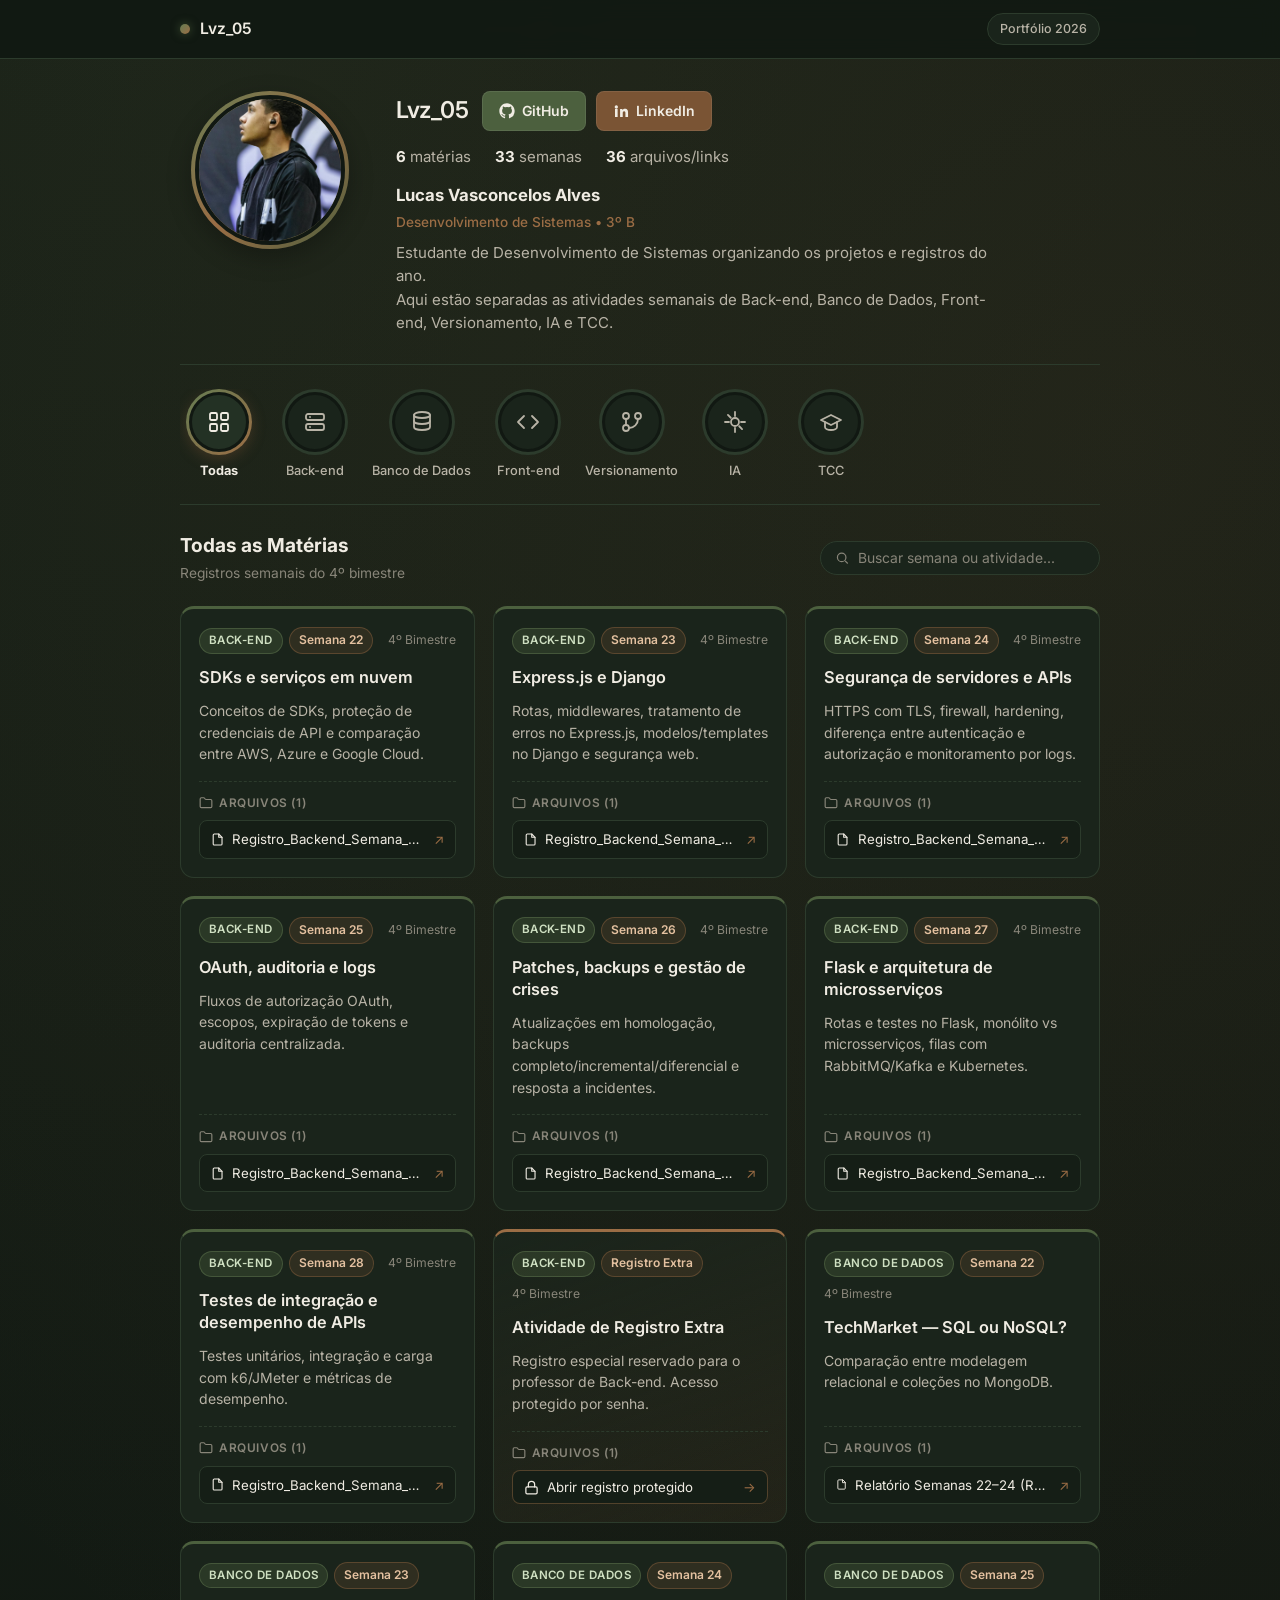
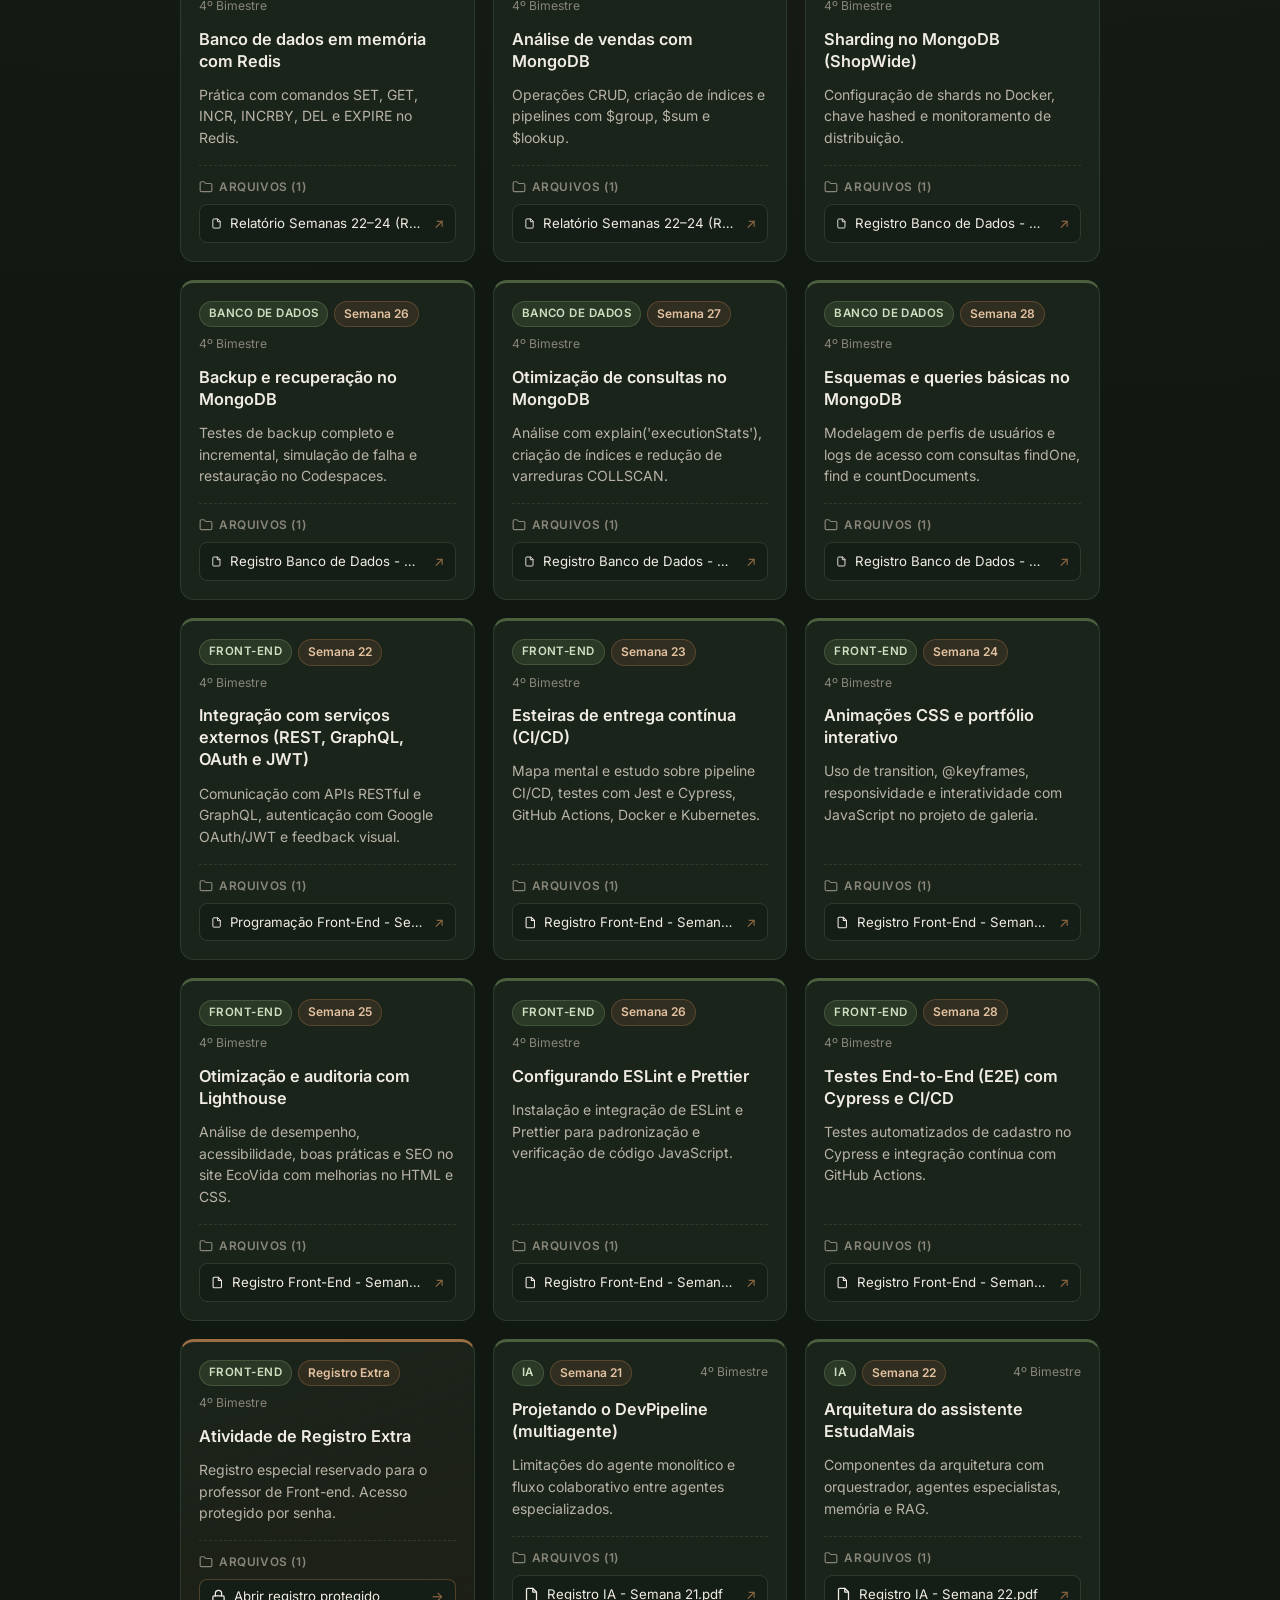
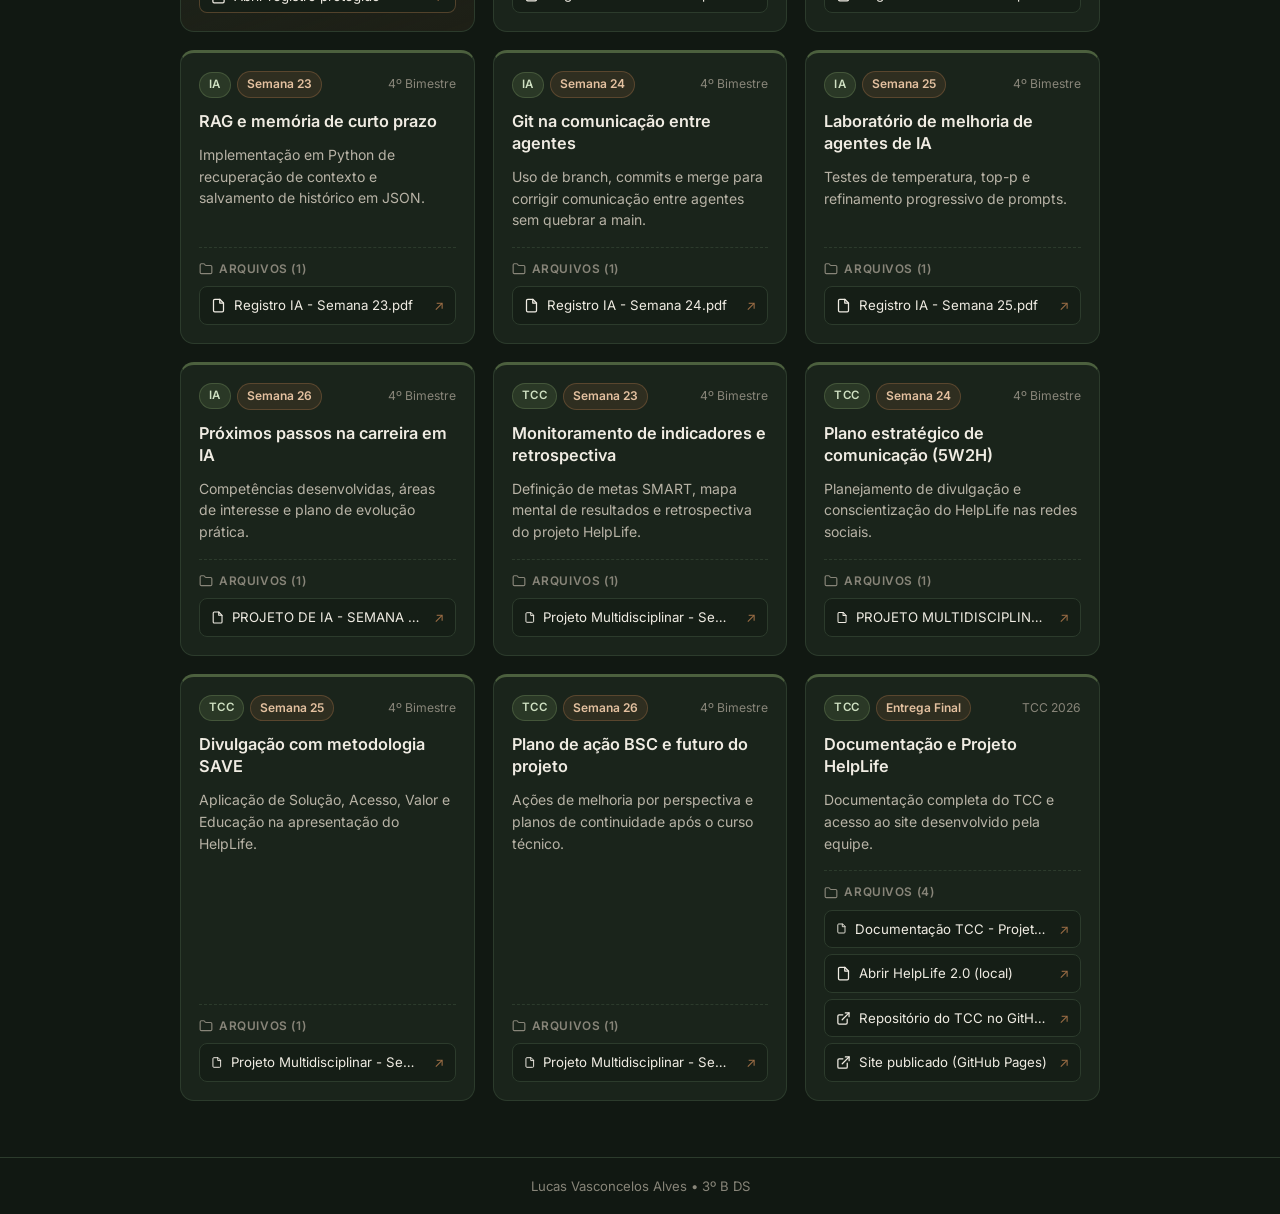
==== index.html @ b91f92e8 "meu portifolio" ====
<!DOCTYPE html>
<html lang="pt-BR">
<head>
  <meta charset="UTF-8">
  <meta name="viewport" content="width=device-width, initial-scale=1.0">
  <title>Portfólio - Lucas Vasconcelos</title>
  <link rel="preconnect" href="https://fonts.googleapis.com">
  <link rel="preconnect" href="https://fonts.gstatic.com" crossorigin>
  <link href="https://fonts.googleapis.com/css2?family=Inter:wght@400;500;600;700&display=swap" rel="stylesheet">
  <link rel="stylesheet" href="style.css">
</head>
<body>
  <header class="topbar">
    <div class="container topbar-inner">
      <div class="topbar-brand">
        <span class="brand-dot"></span>
        <span id="topbar-nick" class="topbar-nick"></span>
      </div>
      <span class="topbar-badge">Portfólio 2026</span>
    </div>
  </header>

  <main class="container main-content">
    <section class="profile-header">
      <div class="avatar-column">
        <div class="avatar-ring">
          <img
            id="perfil-foto"
            src="foto portofolio.jpeg"
            alt="Foto de perfil"
          >
        </div>
      </div>

      <div class="profile-info">
        <div class="profile-top-row">
          <h1 id="perfil-nickname" class="profile-nickname"></h1>
          <div class="social-actions">
            <a id="link-github" href="#" target="_blank" rel="noopener noreferrer" class="btn btn-military">
              <svg viewBox="0 0 24 24" width="16" height="16" fill="currentColor">
                <path d="M12 .5C5.65.5.5 5.65.5 12c0 5.08 3.29 9.39 7.86 10.91.57.1.78-.25.78-.55 0-.27-.01-1.17-.02-2.12-3.2.7-3.88-1.36-3.88-1.36-.52-1.33-1.28-1.68-1.28-1.68-1.05-.72.08-.7.08-.7 1.16.08 1.77 1.19 1.77 1.19 1.03 1.76 2.7 1.25 3.36.96.1-.75.4-1.25.73-1.54-2.55-.29-5.24-1.28-5.24-5.68 0-1.25.45-2.28 1.19-3.08-.12-.29-.52-1.46.11-3.04 0 0 .97-.31 3.18 1.18a11.03 11.03 0 0 1 5.8 0c2.21-1.49 3.18-1.18 3.18-1.18.63 1.58.23 2.75.11 3.04.74.8 1.19 1.83 1.19 3.08 0 4.41-2.69 5.39-5.25 5.67.41.36.78 1.06.78 2.14 0 1.55-.01 2.8-.01 3.18 0 .31.21.66.79.55A11.51 11.51 0 0 0 23.5 12C23.5 5.65 18.35.5 12 .5Z"/>
              </svg>
              <span>GitHub</span>
            </a>
            <a id="link-linkedin" href="#" target="_blank" rel="noopener noreferrer" class="btn btn-brown">
              <svg viewBox="0 0 24 24" width="16" height="16" fill="currentColor">
                <path d="M4.98 3.5a2.48 2.48 0 1 1 0 4.96 2.48 2.48 0 0 1 0-4.96ZM3 9h3.96v12H3V9Zm7.24 0h3.8v1.64h.05c.53-1 1.82-2.06 3.75-2.06 4.01 0 4.75 2.64 4.75 6.07V21h-3.96v-5.63c0-1.34-.03-3.07-1.87-3.07-1.88 0-2.16 1.46-2.16 2.97V21h-3.96V9Z"/>
              </svg>
              <span>LinkedIn</span>
            </a>
          </div>
        </div>

        <ul class="profile-stats">
          <li><strong id="stat-materias">0</strong> <span>matérias</span></li>
          <li><strong id="stat-semanas">0</strong> <span>semanas</span></li>
          <li><strong id="stat-anexos">0</strong> <span>arquivos/links</span></li>
        </ul>

        <div class="profile-bio">
          <h2 id="perfil-nome" class="profile-name"></h2>
          <p id="perfil-tag" class="profile-tag"></p>
          <p id="perfil-sinopse" class="profile-synopsis"></p>
        </div>
      </div>
    </section>

    <nav class="highlights-section">
      <div id="highlights-list" class="highlights-list"></div>
    </nav>

    <section class="feed-section">
      <div class="feed-header">
        <div>
          <h2 id="feed-titulo" class="feed-title">Todas as Matérias</h2>
          <p id="feed-subtitulo" class="feed-subtitle"></p>
        </div>
        <div class="search-box">
          <svg viewBox="0 0 24 24" width="16" height="16" fill="none" stroke="currentColor" stroke-width="2">
            <circle cx="11" cy="11" r="7" />
            <line x1="21" y1="21" x2="16.65" y2="16.65" />
          </svg>
          <input
            type="search"
            id="busca-input"
            placeholder="Buscar semana ou atividade..."
            autocomplete="off"
          >
        </div>
      </div>

      <div id="semanas-grid" class="weeks-grid"></div>
    </section>
  </main>

  <div id="modal-senha" class="modal-overlay" hidden>
    <div class="modal-box" role="dialog" aria-modal="true" aria-labelledby="modal-titulo">
      <div class="modal-header">
        <div class="week-badges">
          <span id="modal-materia" class="badge-materia"></span>
          <span class="badge-semana">Acesso protegido</span>
        </div>
        <button type="button" id="modal-fechar" class="modal-close" aria-label="Fechar">×</button>
      </div>
      <h3 id="modal-titulo" class="modal-title">Digite a senha</h3>
      <p id="modal-desc" class="modal-desc">Informe a senha secreta para abrir o registro extra.</p>
      <form id="modal-form" class="modal-form">
        <input
          type="text"
          id="modal-input"
          class="modal-input"
          placeholder="Digite a senha..."
          autocomplete="off"
          required
        >
        <p id="modal-erro" class="modal-erro" hidden>Senha incorreta. Tente novamente.</p>
        <div class="modal-actions">
          <button type="button" id="modal-cancelar" class="btn btn-outline">Cancelar</button>
          <button type="submit" class="btn btn-brown">Acessar carta →</button>
        </div>
      </form>
    </div>
  </div>

  <footer class="footer">
    <div class="container footer-inner">
      <p id="footer-texto">Lucas Vasconcelos Alves • 3º B DS</p>
    </div>
  </footer>

  <script src="dados.js"></script>
  <script src="app.js"></script>
</body>
</html>
---- style.css ----
:root {
  --bg-escuro: #111812;
  --bg-card: #1a241b;
  --bg-card-hover: #212e22;
  --bg-input: #151e16;

  --verde-militar: #4c603e;
  --verde-militar-claro: #647c52;
  --verde-borda: #2c3b2c;

  --marrom: #7a5434;
  --marrom-claro: #9b6d45;
  --marrom-suave: rgba(122, 84, 52, 0.22);

  --texto-principal: #f0ece3;
  --texto-secundario: #b8b3a6;
  --texto-suave: #888579;

  --radius-sm: 8px;
  --radius-md: 14px;
  --radius-lg: 20px;
  --shadow: 0 8px 24px rgba(0, 0, 0, 0.28);
}

* {
  box-sizing: border-box;
  margin: 0;
  padding: 0;
}

body {
  font-family: "Inter", -apple-system, BlinkMacSystemFont, "Segoe UI", Roboto, sans-serif;
  background-color: var(--bg-escuro);
  background-image:
    radial-gradient(circle at 12% 0%, rgba(76, 96, 62, 0.16), transparent 42%),
    radial-gradient(circle at 88% 10%, rgba(122, 84, 52, 0.14), transparent 38%);
  color: var(--texto-principal);
  line-height: 1.55;
  min-height: 100vh;
  display: flex;
  flex-direction: column;
}

a {
  color: inherit;
  text-decoration: none;
}

.container {
  width: 100%;
  max-width: 960px;
  margin: 0 auto;
  padding: 0 20px;
}

/* Barra superior */
.topbar {
  position: sticky;
  top: 0;
  z-index: 20;
  background: rgba(17, 24, 18, 0.88);
  backdrop-filter: blur(10px);
  border-bottom: 1px solid var(--verde-borda);
}

.topbar-inner {
  height: 58px;
  display: flex;
  align-items: center;
  justify-content: space-between;
  gap: 12px;
}

.topbar-brand {
  display: flex;
  align-items: center;
  gap: 10px;
  font-weight: 600;
  font-size: 0.98rem;
}

.brand-dot {
  width: 10px;
  height: 10px;
  border-radius: 50%;
  background: linear-gradient(135deg, var(--verde-militar-claro), var(--marrom-claro));
  box-shadow: 0 0 10px rgba(100, 124, 82, 0.55);
}

.topbar-badge {
  font-size: 0.78rem;
  font-weight: 500;
  color: var(--texto-secundario);
  background: var(--bg-card);
  border: 1px solid var(--verde-borda);
  padding: 5px 12px;
  border-radius: 999px;
}

.btn-voltar {
  font-size: 0.84rem;
  font-weight: 500;
  color: var(--texto-secundario);
  background: var(--bg-card);
  border: 1px solid var(--verde-borda);
  padding: 6px 13px;
  border-radius: var(--radius-sm);
  transition: color 0.18s ease, border-color 0.18s ease, background-color 0.18s ease;
}

.btn-voltar:hover {
  color: var(--texto-principal);
  border-color: var(--marrom-claro);
  background: var(--bg-card-hover);
}

/* Perfil */
.main-content {
  flex: 1;
  padding-top: 32px;
  padding-bottom: 56px;
}

.profile-header {
  display: grid;
  grid-template-columns: 180px 1fr;
  gap: 36px;
  align-items: start;
  padding-bottom: 30px;
  border-bottom: 1px solid var(--verde-borda);
}

.avatar-column {
  display: flex;
  justify-content: center;
}

.avatar-ring {
  width: 158px;
  height: 158px;
  padding: 4px;
  border-radius: 50%;
  background: linear-gradient(135deg, var(--verde-militar-claro), var(--marrom-claro), var(--verde-militar));
  box-shadow: var(--shadow);
}

.avatar-ring img {
  width: 100%;
  height: 100%;
  border-radius: 50%;
  object-fit: cover;
  display: block;
  border: 4px solid var(--bg-escuro);
  background-color: var(--bg-card);
}

.profile-info {
  display: flex;
  flex-direction: column;
  gap: 14px;
}

.profile-top-row {
  display: flex;
  flex-wrap: wrap;
  align-items: center;
  gap: 14px;
}

.profile-nickname {
  font-size: 1.45rem;
  font-weight: 600;
  letter-spacing: -0.02em;
  color: var(--texto-principal);
}

.social-actions {
  display: flex;
  flex-wrap: wrap;
  gap: 10px;
}

.btn {
  display: inline-flex;
  align-items: center;
  gap: 7px;
  padding: 8px 16px;
  border-radius: var(--radius-sm);
  font-size: 0.875rem;
  font-weight: 600;
  transition: transform 0.15s ease, background-color 0.2s ease, border-color 0.2s ease;
  border: 1px solid transparent;
  cursor: pointer;
}

.btn:hover {
  transform: translateY(-1px);
}

.btn-military {
  background-color: var(--verde-militar);
  color: var(--texto-principal);
  border-color: rgba(255, 255, 255, 0.08);
}

.btn-military:hover {
  background-color: var(--verde-militar-claro);
}

.btn-brown {
  background-color: var(--marrom);
  color: var(--texto-principal);
  border-color: rgba(255, 255, 255, 0.08);
}

.btn-brown:hover {
  background-color: var(--marrom-claro);
}

.btn-outline {
  background-color: transparent;
  color: var(--texto-secundario);
  border-color: var(--verde-borda);
}

.btn-outline:hover {
  color: var(--texto-principal);
  border-color: var(--marrom-claro);
  background-color: var(--bg-card-hover);
}

.profile-stats {
  list-style: none;
  display: flex;
  flex-wrap: wrap;
  gap: 24px;
  font-size: 0.94rem;
  color: var(--texto-secundario);
}

.profile-stats strong {
  color: var(--texto-principal);
  font-weight: 700;
}

.profile-bio {
  display: flex;
  flex-direction: column;
  gap: 4px;
}

.profile-name {
  font-size: 1.05rem;
  font-weight: 700;
  color: var(--texto-principal);
}

.profile-tag {
  font-size: 0.85rem;
  font-weight: 500;
  color: var(--marrom-claro);
}

.profile-synopsis {
  margin-top: 4px;
  font-size: 0.94rem;
  color: var(--texto-secundario);
  white-space: pre-line;
  max-width: 620px;
}

/* Destaques das matérias */
.highlights-section {
  padding: 24px 0 22px;
  border-bottom: 1px solid var(--verde-borda);
}

.highlights-list {
  display: flex;
  gap: 18px;
  overflow-x: auto;
  padding-bottom: 4px;
  scrollbar-width: thin;
  scrollbar-color: var(--verde-militar) transparent;
}

.highlight-btn {
  background: none;
  border: none;
  color: var(--texto-secundario);
  cursor: pointer;
  display: flex;
  flex-direction: column;
  align-items: center;
  gap: 8px;
  min-width: 78px;
  font-family: inherit;
  transition: color 0.2s ease, transform 0.15s ease;
}

.highlight-btn:hover {
  color: var(--texto-principal);
  transform: translateY(-2px);
}

.highlight-circle {
  width: 66px;
  height: 66px;
  border-radius: 50%;
  padding: 3px;
  background: var(--verde-borda);
  display: flex;
  align-items: center;
  justify-content: center;
  transition: background 0.2s ease, box-shadow 0.2s ease;
}

.highlight-inner {
  width: 100%;
  height: 100%;
  border-radius: 50%;
  background-color: var(--bg-card);
  border: 3px solid var(--bg-escuro);
  display: flex;
  align-items: center;
  justify-content: center;
  color: var(--texto-secundario);
}

.highlight-label {
  font-size: 0.8rem;
  font-weight: 500;
  text-align: center;
  white-space: nowrap;
}

.highlight-btn.ativo {
  color: var(--texto-principal);
}

.highlight-btn.ativo .highlight-circle {
  background: linear-gradient(135deg, var(--verde-militar-claro), var(--marrom-claro));
  box-shadow: 0 4px 14px rgba(122, 84, 52, 0.35);
}

.highlight-btn.ativo .highlight-inner {
  background-color: #233124;
  color: var(--texto-principal);
}

.highlight-btn.ativo .highlight-label {
  font-weight: 700;
}

/* Feed de semanas */
.feed-section {
  padding-top: 26px;
}

.feed-header {
  display: flex;
  flex-wrap: wrap;
  align-items: center;
  justify-content: space-between;
  gap: 14px;
  margin-bottom: 22px;
}

.feed-title {
  font-size: 1.2rem;
  font-weight: 700;
  color: var(--texto-principal);
}

.feed-subtitle {
  font-size: 0.86rem;
  color: var(--texto-suave);
  margin-top: 2px;
}

.search-box {
  display: flex;
  align-items: center;
  gap: 8px;
  background-color: var(--bg-card);
  border: 1px solid var(--verde-borda);
  border-radius: 999px;
  padding: 8px 14px;
  width: 100%;
  max-width: 280px;
  color: var(--texto-suave);
  transition: border-color 0.2s ease;
}

.search-box:focus-within {
  border-color: var(--marrom-claro);
  color: var(--texto-principal);
}

.search-box input {
  background: none;
  border: none;
  outline: none;
  color: var(--texto-principal);
  font-family: inherit;
  font-size: 0.87rem;
  width: 100%;
}

.search-box input::placeholder {
  color: var(--texto-suave);
}

.weeks-grid {
  display: grid;
  grid-template-columns: repeat(auto-fill, minmax(285px, 1fr));
  gap: 18px;
}

.week-card {
  background-color: var(--bg-card);
  border: 1px solid var(--verde-borda);
  border-top: 3px solid var(--verde-militar);
  border-radius: var(--radius-md);
  padding: 18px;
  display: flex;
  flex-direction: column;
  gap: 12px;
  transition: transform 0.16s ease, border-color 0.2s ease, background-color 0.2s ease;
}

.week-card:hover {
  transform: translateY(-3px);
  background-color: var(--bg-card-hover);
  border-color: var(--marrom);
  border-top-color: var(--marrom-claro);
}

.week-card-extra {
  border-top-color: var(--marrom-claro);
  background: linear-gradient(160deg, var(--bg-card), rgba(122, 84, 52, 0.12));
}

.week-card-header {
  display: flex;
  align-items: center;
  justify-content: space-between;
  gap: 8px;
  flex-wrap: wrap;
}

.week-badges {
  display: flex;
  align-items: center;
  gap: 6px;
  flex-wrap: wrap;
}

.badge-materia {
  font-size: 0.72rem;
  font-weight: 600;
  text-transform: uppercase;
  letter-spacing: 0.04em;
  padding: 3px 9px;
  border-radius: 999px;
  background-color: rgba(76, 96, 62, 0.35);
  color: #cfe0c2;
  border: 1px solid rgba(100, 124, 82, 0.45);
}

.badge-semana {
  font-size: 0.75rem;
  font-weight: 600;
  padding: 3px 9px;
  border-radius: 999px;
  background-color: var(--marrom-suave);
  color: #e4c1a0;
  border: 1px solid rgba(155, 109, 69, 0.4);
}

.week-date {
  font-size: 0.76rem;
  color: var(--texto-suave);
}

.week-title {
  font-size: 1.02rem;
  font-weight: 600;
  color: var(--texto-principal);
  line-height: 1.35;
}

.week-summary {
  font-size: 0.875rem;
  color: var(--texto-secundario);
  flex: 1;
}

.attachments-box {
  margin-top: 4px;
  padding-top: 12px;
  border-top: 1px dashed var(--verde-borda);
  display: flex;
  flex-direction: column;
  gap: 8px;
}

.attachments-label {
  font-size: 0.74rem;
  font-weight: 600;
  text-transform: uppercase;
  letter-spacing: 0.05em;
  color: var(--texto-suave);
  display: flex;
  align-items: center;
  gap: 6px;
}

.attachment-list {
  display: flex;
  flex-direction: column;
  gap: 6px;
}

.attachment-link {
  display: flex;
  align-items: center;
  justify-content: space-between;
  gap: 10px;
  background-color: var(--bg-input);
  border: 1px solid var(--verde-borda);
  border-radius: var(--radius-sm);
  padding: 8px 11px;
  font-size: 0.83rem;
  color: var(--texto-principal);
  transition: background-color 0.18s ease, border-color 0.18s ease;
}

.attachment-link:hover {
  background-color: rgba(76, 96, 62, 0.28);
  border-color: var(--verde-militar-claro);
}

.attachment-btn {
  width: 100%;
  font-family: inherit;
  cursor: pointer;
  text-align: left;
  border-color: rgba(155, 109, 69, 0.45);
}

.attachment-btn:hover {
  background-color: var(--marrom-suave);
  border-color: var(--marrom-claro);
}

.attachment-left {
  display: flex;
  align-items: center;
  gap: 8px;
  min-width: 0;
}

.attachment-name {
  overflow: hidden;
  text-overflow: ellipsis;
  white-space: nowrap;
}

.attachment-arrow {
  color: var(--marrom-claro);
  flex-shrink: 0;
}

.empty-attachments {
  font-size: 0.8rem;
  color: var(--texto-suave);
  background-color: rgba(17, 24, 18, 0.55);
  border: 1px dashed var(--verde-borda);
  border-radius: var(--radius-sm);
  padding: 9px 11px;
}

.empty-state {
  grid-column: 1 / -1;
  text-align: center;
  padding: 44px 20px;
  background-color: var(--bg-card);
  border: 1px dashed var(--verde-borda);
  border-radius: var(--radius-md);
  color: var(--texto-secundario);
}

/* Modal de senha */
.modal-overlay {
  position: fixed;
  inset: 0;
  z-index: 50;
  background: rgba(8, 12, 9, 0.78);
  backdrop-filter: blur(5px);
  display: flex;
  align-items: center;
  justify-content: center;
  padding: 20px;
}

.modal-overlay[hidden] {
  display: none;
}

.modal-box {
  width: 100%;
  max-width: 420px;
  background-color: var(--bg-card);
  border: 1px solid var(--verde-borda);
  border-top: 3px solid var(--marrom-claro);
  border-radius: var(--radius-md);
  padding: 24px;
  box-shadow: var(--shadow);
  display: flex;
  flex-direction: column;
  gap: 12px;
}

.modal-header {
  display: flex;
  align-items: center;
  justify-content: space-between;
  gap: 10px;
}

.modal-close {
  background: none;
  border: none;
  color: var(--texto-suave);
  font-size: 1.5rem;
  line-height: 1;
  cursor: pointer;
  padding: 2px 6px;
  border-radius: 6px;
}

.modal-close:hover {
  color: var(--texto-principal);
  background-color: var(--bg-card-hover);
}

.modal-title {
  font-size: 1.15rem;
  font-weight: 700;
  color: var(--texto-principal);
}

.modal-desc {
  font-size: 0.88rem;
  color: var(--texto-secundario);
}

.modal-form {
  display: flex;
  flex-direction: column;
  gap: 12px;
  margin-top: 4px;
}

.modal-input {
  width: 100%;
  background-color: var(--bg-input);
  border: 1px solid var(--verde-borda);
  border-radius: var(--radius-sm);
  padding: 10px 13px;
  color: var(--texto-principal);
  font-family: inherit;
  font-size: 0.92rem;
  outline: none;
  transition: border-color 0.2s ease;
}

.modal-input:focus {
  border-color: var(--marrom-claro);
}

.modal-erro {
  font-size: 0.84rem;
  color: #e08b7a;
}

.modal-actions {
  display: flex;
  justify-content: flex-end;
  gap: 10px;
  margin-top: 4px;
}

.carta-senha-form {
  width: 100%;
  max-width: 340px;
}

.carta-senha-form .modal-actions {
  justify-content: center;
}

/* Página da carta */
.carta-main {
  display: flex;
  align-items: flex-start;
  justify-content: center;
  padding-top: 40px;
}

.carta-box {
  width: 100%;
  max-width: 720px;
  background-color: var(--bg-card);
  border: 1px solid var(--verde-borda);
  border-top: 4px solid var(--marrom-claro);
  border-radius: var(--radius-lg);
  padding: 36px;
  box-shadow: var(--shadow);
}

.carta-topo {
  display: flex;
  flex-direction: column;
  gap: 12px;
  padding-bottom: 22px;
  border-bottom: 1px solid var(--verde-borda);
}

.carta-destinatario {
  font-size: 0.9rem;
  color: var(--texto-secundario);
}

.carta-destinatario strong {
  color: var(--texto-principal);
}

.carta-titulo {
  font-size: 1.6rem;
  font-weight: 700;
  letter-spacing: -0.02em;
  line-height: 1.25;
  color: var(--texto-principal);
}

.carta-texto {
  padding: 26px 0;
  font-size: 1rem;
  line-height: 1.75;
  color: var(--texto-principal);
  white-space: pre-line;
}

.carta-rodape {
  padding-top: 22px;
  border-top: 1px solid var(--verde-borda);
  display: flex;
  align-items: center;
  justify-content: space-between;
  gap: 16px;
  flex-wrap: wrap;
}

.carta-autor {
  display: flex;
  align-items: center;
  gap: 12px;
}

.carta-autor img {
  width: 46px;
  height: 46px;
  border-radius: 50%;
  object-fit: cover;
  border: 2px solid var(--marrom-claro);
  background-color: var(--bg-input);
}

.carta-autor div {
  display: flex;
  flex-direction: column;
}

.carta-autor strong {
  font-size: 0.92rem;
  color: var(--texto-principal);
}

.carta-autor span {
  font-size: 0.8rem;
  color: var(--texto-suave);
}

.carta-erro {
  text-align: center;
  padding: 24px 10px;
  display: flex;
  flex-direction: column;
  align-items: center;
  gap: 14px;
}

.carta-erro h2 {
  font-size: 1.3rem;
}

.carta-erro p {
  color: var(--texto-secundario);
  max-width: 420px;
  font-size: 0.94rem;
}

/* Rodapé */
.footer {
  border-top: 1px solid var(--verde-borda);
  padding: 18px 0;
  color: var(--texto-suave);
  font-size: 0.82rem;
}

.footer-inner {
  text-align: center;
}

@media (max-width: 700px) {
  .main-content {
    padding-top: 22px;
  }

  .profile-header {
    grid-template-columns: 1fr;
    gap: 18px;
    text-align: left;
  }

  .avatar-column {
    justify-content: flex-start;
  }

  .avatar-ring {
    width: 108px;
    height: 108px;
  }

  .profile-nickname {
    font-size: 1.25rem;
  }

  .profile-stats {
    gap: 16px;
    font-size: 0.88rem;
  }

  .search-box {
    max-width: 100%;
  }

  .carta-box {
    padding: 24px 20px;
  }

  .carta-titulo {
    font-size: 1.3rem;
  }
}
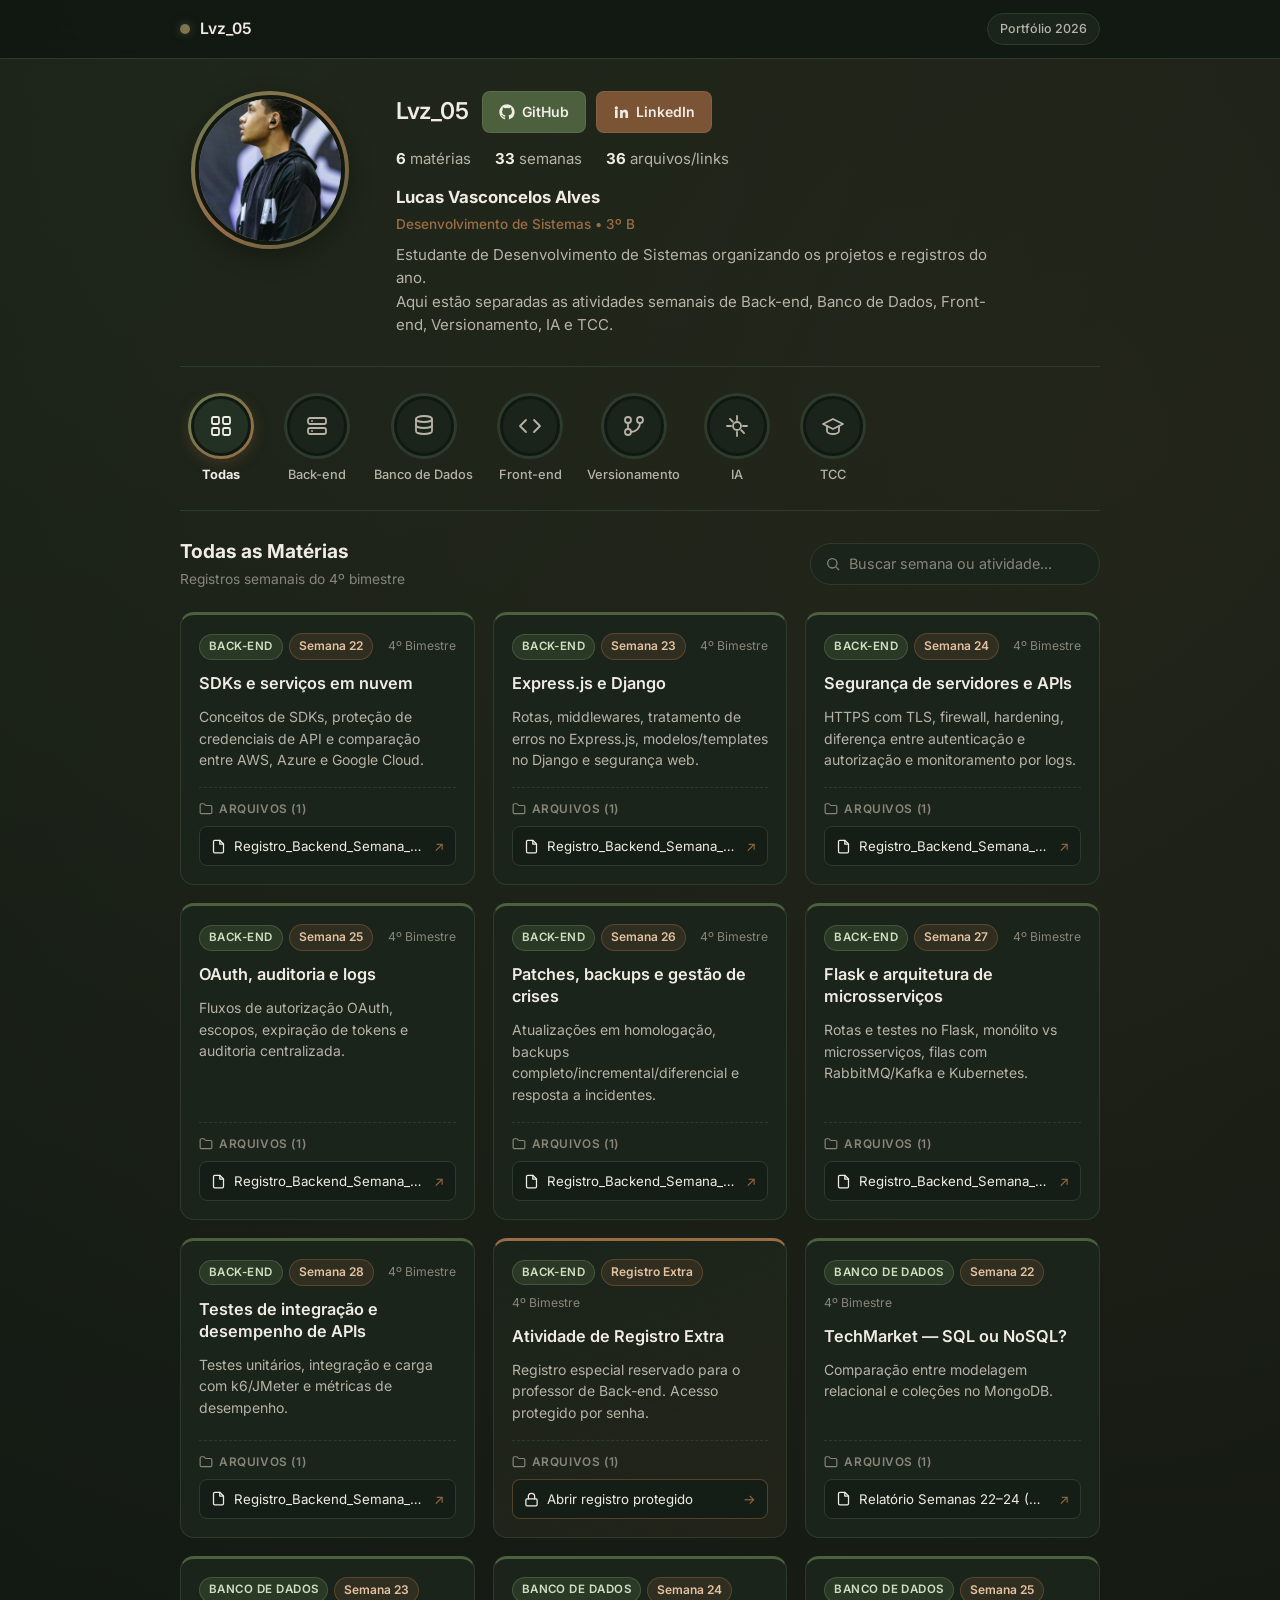
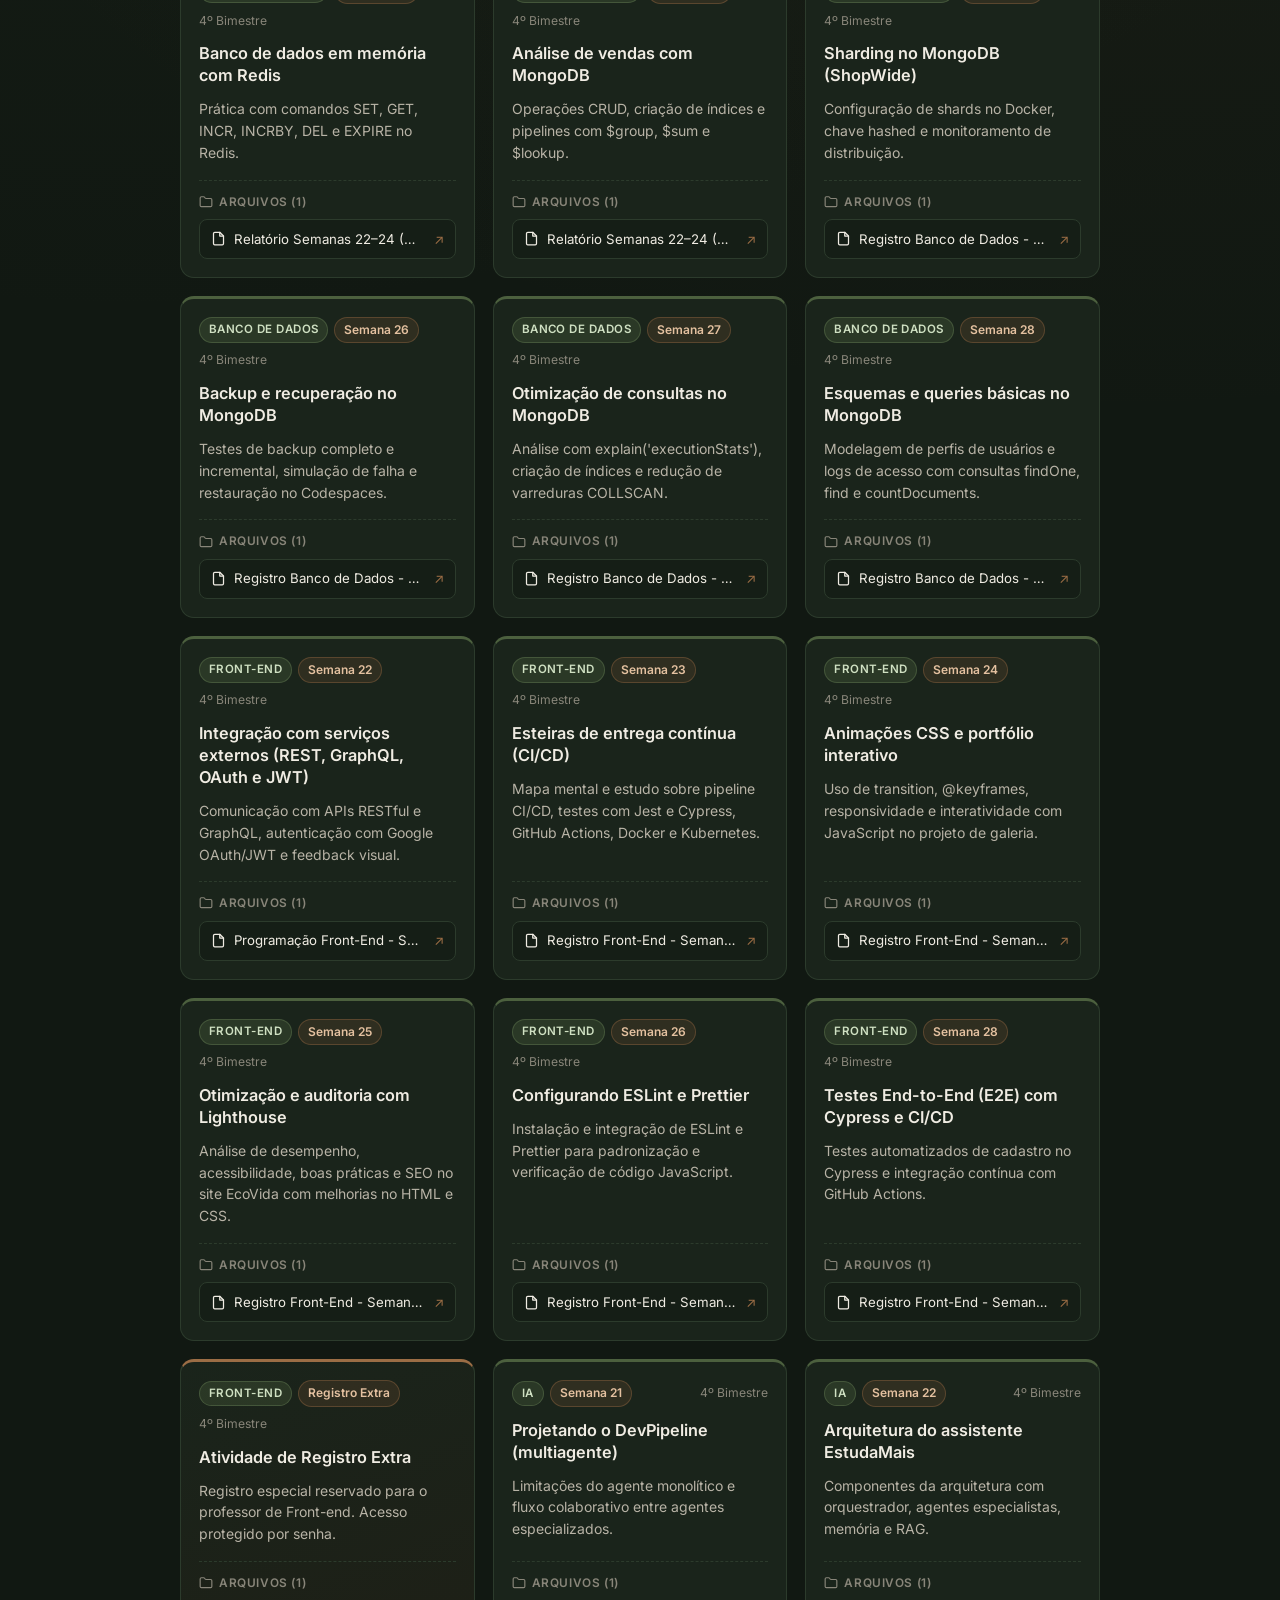
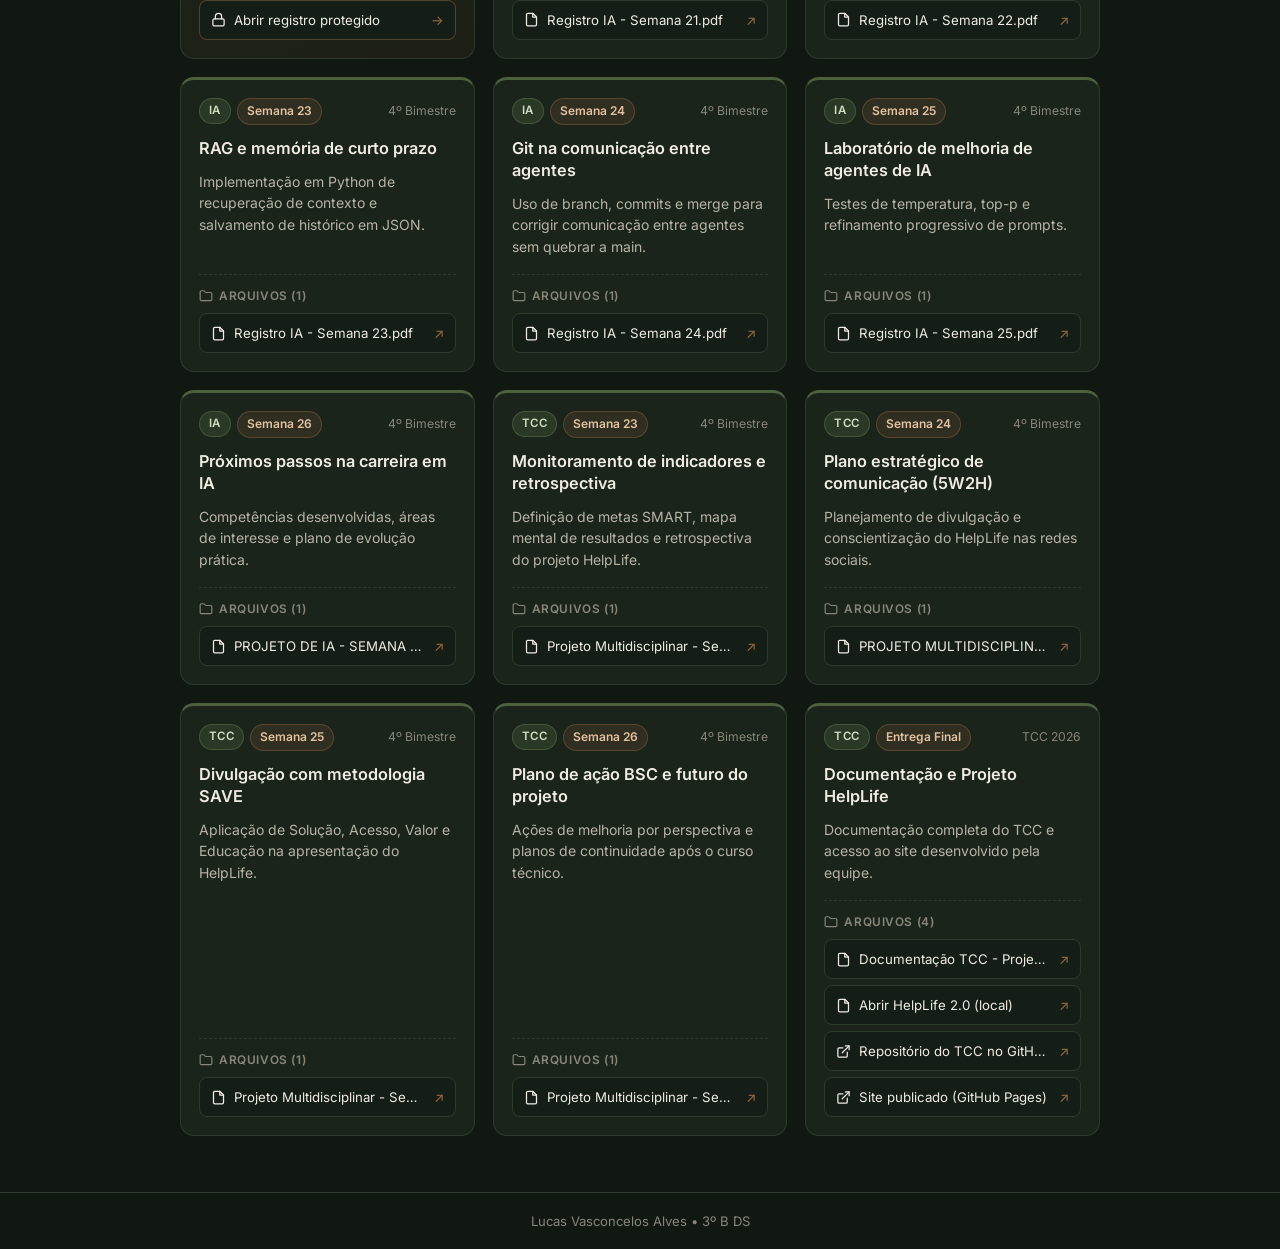
==== commit b9d9d1e1: "mobible" ====
--- a/index.html
+++ b/index.html
@@ -2,7 +2,8 @@
 <html lang="pt-BR">
 <head>
   <meta charset="UTF-8">
-  <meta name="viewport" content="width=device-width, initial-scale=1.0">
+  <meta name="viewport" content="width=device-width, initial-scale=1.0, viewport-fit=cover">
+  <meta name="theme-color" content="#111812">
   <title>Portfólio - Lucas Vasconcelos</title>
   <link rel="preconnect" href="https://fonts.googleapis.com">
   <link rel="preconnect" href="https://fonts.gstatic.com" crossorigin>
@@ -65,7 +66,7 @@
       </div>
     </section>
 
-    <nav class="highlights-section">
+    <nav class="highlights-section" id="highlights-section" aria-label="Filtrar por matéria">
       <div id="highlights-list" class="highlights-list"></div>
     </nav>
 
@@ -76,7 +77,7 @@
           <p id="feed-subtitulo" class="feed-subtitle"></p>
         </div>
         <div class="search-box">
-          <svg viewBox="0 0 24 24" width="16" height="16" fill="none" stroke="currentColor" stroke-width="2">
+          <svg viewBox="0 0 24 24" width="16" height="16" fill="none" stroke="currentColor" stroke-width="2" aria-hidden="true">
             <circle cx="11" cy="11" r="7" />
             <line x1="21" y1="21" x2="16.65" y2="16.65" />
           </svg>
@@ -84,8 +85,11 @@
             type="search"
             id="busca-input"
             placeholder="Buscar semana ou atividade..."
+            aria-label="Buscar semana ou atividade"
+            enterkeyhint="search"
             autocomplete="off"
           >
+          <button type="button" id="busca-limpar" class="search-clear" aria-label="Limpar busca" hidden>×</button>
         </div>
       </div>
 
@@ -111,9 +115,13 @@
           class="modal-input"
           placeholder="Digite a senha..."
           autocomplete="off"
+          autocapitalize="none"
+          autocorrect="off"
+          spellcheck="false"
+          enterkeyhint="go"
           required
         >
-        <p id="modal-erro" class="modal-erro" hidden>Senha incorreta. Tente novamente.</p>
+        <p id="modal-erro" class="modal-erro" role="alert" aria-live="polite" hidden>Senha incorreta. Tente novamente.</p>
         <div class="modal-actions">
           <button type="button" id="modal-cancelar" class="btn btn-outline">Cancelar</button>
           <button type="submit" class="btn btn-brown">Acessar carta →</button>
@@ -121,6 +129,12 @@
       </form>
     </div>
   </div>
+
+  <button type="button" id="btn-topo" class="scroll-top-btn" aria-label="Voltar ao topo" hidden>
+    <svg viewBox="0 0 24 24" width="20" height="20" fill="none" stroke="currentColor" stroke-width="2.2" stroke-linecap="round" stroke-linejoin="round" aria-hidden="true">
+      <polyline points="18 15 12 9 6 15" />
+    </svg>
+  </button>
 
   <footer class="footer">
     <div class="container footer-inner">
--- a/style.css
+++ b/style.css
@@ -26,6 +26,12 @@
   box-sizing: border-box;
   margin: 0;
   padding: 0;
+}
+
+html {
+  -webkit-text-size-adjust: 100%;
+  scroll-behavior: smooth;
+  overflow-x: clip;
 }
 
 body {
@@ -37,13 +43,33 @@
   color: var(--texto-principal);
   line-height: 1.55;
   min-height: 100vh;
+  min-height: 100dvh;
   display: flex;
   flex-direction: column;
+  overflow-x: clip;
+  -webkit-font-smoothing: antialiased;
+}
+
+body.modal-aberto {
+  overflow: hidden;
 }
 
 a {
   color: inherit;
   text-decoration: none;
+}
+
+a,
+button,
+input {
+  -webkit-tap-highlight-color: transparent;
+}
+
+a:focus-visible,
+button:focus-visible,
+input:focus-visible {
+  outline: 2px solid var(--marrom-claro);
+  outline-offset: 2px;
 }
 
 .container {
@@ -58,9 +84,11 @@
   position: sticky;
   top: 0;
   z-index: 20;
-  background: rgba(17, 24, 18, 0.88);
+  background: rgba(17, 24, 18, 0.9);
   backdrop-filter: blur(10px);
+  -webkit-backdrop-filter: blur(10px);
   border-bottom: 1px solid var(--verde-borda);
+  padding-top: env(safe-area-inset-top);
 }
 
 .topbar-inner {
@@ -77,12 +105,20 @@
   gap: 10px;
   font-weight: 600;
   font-size: 0.98rem;
+  min-width: 0;
+}
+
+.topbar-nick {
+  overflow: hidden;
+  text-overflow: ellipsis;
+  white-space: nowrap;
 }
 
 .brand-dot {
   width: 10px;
   height: 10px;
   border-radius: 50%;
+  flex-shrink: 0;
   background: linear-gradient(135deg, var(--verde-militar-claro), var(--marrom-claro));
   box-shadow: 0 0 10px rgba(100, 124, 82, 0.55);
 }
@@ -95,9 +131,14 @@
   border: 1px solid var(--verde-borda);
   padding: 5px 12px;
   border-radius: 999px;
+  flex-shrink: 0;
+  white-space: nowrap;
 }
 
 .btn-voltar {
+  display: inline-flex;
+  align-items: center;
+  min-height: 36px;
   font-size: 0.84rem;
   font-weight: 500;
   color: var(--texto-secundario);
@@ -105,13 +146,13 @@
   border: 1px solid var(--verde-borda);
   padding: 6px 13px;
   border-radius: var(--radius-sm);
-  transition: color 0.18s ease, border-color 0.18s ease, background-color 0.18s ease;
-}
-
-.btn-voltar:hover {
-  color: var(--texto-principal);
-  border-color: var(--marrom-claro);
-  background: var(--bg-card-hover);
+  flex-shrink: 0;
+  white-space: nowrap;
+  transition: color 0.18s ease, border-color 0.18s ease, background-color 0.18s ease, transform 0.15s ease;
+}
+
+.btn-voltar:active {
+  transform: scale(0.97);
 }
 
 /* Perfil */
@@ -158,6 +199,7 @@
   display: flex;
   flex-direction: column;
   gap: 14px;
+  min-width: 0;
 }
 
 .profile-top-row {
@@ -183,18 +225,25 @@
 .btn {
   display: inline-flex;
   align-items: center;
+  justify-content: center;
   gap: 7px;
-  padding: 8px 16px;
+  padding: 9px 16px;
+  min-height: 40px;
   border-radius: var(--radius-sm);
   font-size: 0.875rem;
   font-weight: 600;
-  transition: transform 0.15s ease, background-color 0.2s ease, border-color 0.2s ease;
+  font-family: inherit;
+  transition: transform 0.15s ease, background-color 0.2s ease, border-color 0.2s ease, color 0.2s ease;
   border: 1px solid transparent;
   cursor: pointer;
 }
 
-.btn:hover {
-  transform: translateY(-1px);
+.btn svg {
+  flex-shrink: 0;
+}
+
+.btn:active {
+  transform: scale(0.97);
 }
 
 .btn-military {
@@ -203,30 +252,16 @@
   border-color: rgba(255, 255, 255, 0.08);
 }
 
-.btn-military:hover {
-  background-color: var(--verde-militar-claro);
-}
-
 .btn-brown {
   background-color: var(--marrom);
   color: var(--texto-principal);
   border-color: rgba(255, 255, 255, 0.08);
-}
-
-.btn-brown:hover {
-  background-color: var(--marrom-claro);
 }
 
 .btn-outline {
   background-color: transparent;
   color: var(--texto-secundario);
   border-color: var(--verde-borda);
-}
-
-.btn-outline:hover {
-  color: var(--texto-principal);
-  border-color: var(--marrom-claro);
-  background-color: var(--bg-card-hover);
 }
 
 .profile-stats {
@@ -267,10 +302,12 @@
   color: var(--texto-secundario);
   white-space: pre-line;
   max-width: 620px;
+  overflow-wrap: break-word;
 }
 
 /* Destaques das matérias */
 .highlights-section {
+  position: relative;
   padding: 24px 0 22px;
   border-bottom: 1px solid var(--verde-borda);
 }
@@ -279,9 +316,26 @@
   display: flex;
   gap: 18px;
   overflow-x: auto;
-  padding-bottom: 4px;
+  padding: 2px 2px 6px;
+  scroll-snap-type: x proximity;
+  -webkit-overflow-scrolling: touch;
   scrollbar-width: thin;
   scrollbar-color: var(--verde-militar) transparent;
+}
+
+.highlights-section.tem-scroll-direita .highlights-list {
+  -webkit-mask-image: linear-gradient(to right, #000 0%, #000 90%, transparent 100%);
+  mask-image: linear-gradient(to right, #000 0%, #000 90%, transparent 100%);
+}
+
+.highlights-section.tem-scroll-esquerda .highlights-list {
+  -webkit-mask-image: linear-gradient(to right, transparent 0%, #000 10%, #000 100%);
+  mask-image: linear-gradient(to right, transparent 0%, #000 10%, #000 100%);
+}
+
+.highlights-section.tem-scroll-esquerda.tem-scroll-direita .highlights-list {
+  -webkit-mask-image: linear-gradient(to right, transparent 0%, #000 8%, #000 92%, transparent 100%);
+  mask-image: linear-gradient(to right, transparent 0%, #000 8%, #000 92%, transparent 100%);
 }
 
 .highlight-btn {
@@ -294,13 +348,14 @@
   align-items: center;
   gap: 8px;
   min-width: 78px;
+  flex: 0 0 auto;
+  scroll-snap-align: start;
   font-family: inherit;
   transition: color 0.2s ease, transform 0.15s ease;
 }
 
-.highlight-btn:hover {
-  color: var(--texto-principal);
-  transform: translateY(-2px);
+.highlight-btn:active {
+  transform: scale(0.95);
 }
 
 .highlight-circle {
@@ -386,10 +441,15 @@
   border: 1px solid var(--verde-borda);
   border-radius: 999px;
   padding: 8px 14px;
+  min-height: 42px;
   width: 100%;
-  max-width: 280px;
+  max-width: 290px;
   color: var(--texto-suave);
   transition: border-color 0.2s ease;
+}
+
+.search-box svg {
+  flex-shrink: 0;
 }
 
 .search-box:focus-within {
@@ -403,17 +463,52 @@
   outline: none;
   color: var(--texto-principal);
   font-family: inherit;
-  font-size: 0.87rem;
+  font-size: 0.9rem;
   width: 100%;
+  min-width: 0;
+}
+
+.search-box input:focus-visible {
+  outline: none;
+}
+
+.search-box input::-webkit-search-cancel-button {
+  -webkit-appearance: none;
+  appearance: none;
 }
 
 .search-box input::placeholder {
   color: var(--texto-suave);
 }
 
+.search-clear {
+  background: var(--bg-input);
+  border: 1px solid var(--verde-borda);
+  color: var(--texto-secundario);
+  width: 24px;
+  height: 24px;
+  border-radius: 50%;
+  display: inline-flex;
+  align-items: center;
+  justify-content: center;
+  font-size: 1rem;
+  line-height: 1;
+  cursor: pointer;
+  flex-shrink: 0;
+  transition: background-color 0.15s ease, color 0.15s ease;
+}
+
+.search-clear[hidden] {
+  display: none;
+}
+
+.search-clear:active {
+  transform: scale(0.92);
+}
+
 .weeks-grid {
   display: grid;
-  grid-template-columns: repeat(auto-fill, minmax(285px, 1fr));
+  grid-template-columns: repeat(auto-fill, minmax(min(285px, 100%), 1fr));
   gap: 18px;
 }
 
@@ -423,17 +518,11 @@
   border-top: 3px solid var(--verde-militar);
   border-radius: var(--radius-md);
   padding: 18px;
+  min-width: 0;
   display: flex;
   flex-direction: column;
   gap: 12px;
   transition: transform 0.16s ease, border-color 0.2s ease, background-color 0.2s ease;
-}
-
-.week-card:hover {
-  transform: translateY(-3px);
-  background-color: var(--bg-card-hover);
-  border-color: var(--marrom);
-  border-top-color: var(--marrom-claro);
 }
 
 .week-card-extra {
@@ -488,12 +577,14 @@
   font-weight: 600;
   color: var(--texto-principal);
   line-height: 1.35;
+  overflow-wrap: break-word;
 }
 
 .week-summary {
   font-size: 0.875rem;
   color: var(--texto-secundario);
   flex: 1;
+  overflow-wrap: break-word;
 }
 
 .attachments-box {
@@ -527,16 +618,18 @@
   align-items: center;
   justify-content: space-between;
   gap: 10px;
+  min-height: 40px;
   background-color: var(--bg-input);
   border: 1px solid var(--verde-borda);
   border-radius: var(--radius-sm);
   padding: 8px 11px;
   font-size: 0.83rem;
   color: var(--texto-principal);
-  transition: background-color 0.18s ease, border-color 0.18s ease;
-}
-
-.attachment-link:hover {
+  transition: background-color 0.18s ease, border-color 0.18s ease, transform 0.14s ease;
+}
+
+.attachment-link:active {
+  transform: scale(0.985);
   background-color: rgba(76, 96, 62, 0.28);
   border-color: var(--verde-militar-claro);
 }
@@ -549,7 +642,7 @@
   border-color: rgba(155, 109, 69, 0.45);
 }
 
-.attachment-btn:hover {
+.attachment-btn:active {
   background-color: var(--marrom-suave);
   border-color: var(--marrom-claro);
 }
@@ -559,6 +652,10 @@
   align-items: center;
   gap: 8px;
   min-width: 0;
+}
+
+.attachment-left svg {
+  flex-shrink: 0;
 }
 
 .attachment-name {
@@ -596,12 +693,19 @@
   position: fixed;
   inset: 0;
   z-index: 50;
-  background: rgba(8, 12, 9, 0.78);
+  background: rgba(8, 12, 9, 0.8);
   backdrop-filter: blur(5px);
+  -webkit-backdrop-filter: blur(5px);
   display: flex;
   align-items: center;
   justify-content: center;
-  padding: 20px;
+  overflow-y: auto;
+  overscroll-behavior: contain;
+  padding:
+    max(16px, env(safe-area-inset-top))
+    max(16px, env(safe-area-inset-right))
+    max(16px, env(safe-area-inset-bottom))
+    max(16px, env(safe-area-inset-left));
 }
 
 .modal-overlay[hidden] {
@@ -611,6 +715,9 @@
 .modal-box {
   width: 100%;
   max-width: 420px;
+  max-height: calc(100dvh - 32px);
+  overflow-y: auto;
+  margin: auto;
   background-color: var(--bg-card);
   border: 1px solid var(--verde-borda);
   border-top: 3px solid var(--marrom-claro);
@@ -636,11 +743,18 @@
   font-size: 1.5rem;
   line-height: 1;
   cursor: pointer;
-  padding: 2px 6px;
-  border-radius: 6px;
-}
-
-.modal-close:hover {
+  width: 40px;
+  height: 40px;
+  margin: -6px -8px -6px 0;
+  display: inline-flex;
+  align-items: center;
+  justify-content: center;
+  border-radius: 8px;
+  flex-shrink: 0;
+  transition: color 0.15s ease, background-color 0.15s ease;
+}
+
+.modal-close:active {
   color: var(--texto-principal);
   background-color: var(--bg-card-hover);
 }
@@ -668,16 +782,28 @@
   background-color: var(--bg-input);
   border: 1px solid var(--verde-borda);
   border-radius: var(--radius-sm);
-  padding: 10px 13px;
+  padding: 11px 13px;
   color: var(--texto-principal);
   font-family: inherit;
-  font-size: 0.92rem;
+  font-size: 0.95rem;
   outline: none;
   transition: border-color 0.2s ease;
 }
 
 .modal-input:focus {
   border-color: var(--marrom-claro);
+}
+
+.modal-input-erro {
+  border-color: #e08b7a;
+  animation: modal-shake 0.32s ease;
+}
+
+@keyframes modal-shake {
+  0%, 100% { transform: translateX(0); }
+  25% { transform: translateX(-5px); }
+  50% { transform: translateX(5px); }
+  75% { transform: translateX(-3px); }
 }
 
 .modal-erro {
@@ -694,7 +820,7 @@
 
 .carta-senha-form {
   width: 100%;
-  max-width: 340px;
+  max-width: 360px;
 }
 
 .carta-senha-form .modal-actions {
@@ -743,6 +869,7 @@
   letter-spacing: -0.02em;
   line-height: 1.25;
   color: var(--texto-principal);
+  overflow-wrap: break-word;
 }
 
 .carta-texto {
@@ -751,6 +878,7 @@
   line-height: 1.75;
   color: var(--texto-principal);
   white-space: pre-line;
+  overflow-wrap: break-word;
 }
 
 .carta-rodape {
@@ -767,6 +895,7 @@
   display: flex;
   align-items: center;
   gap: 12px;
+  min-width: 0;
 }
 
 .carta-autor img {
@@ -774,6 +903,7 @@
   height: 46px;
   border-radius: 50%;
   object-fit: cover;
+  flex-shrink: 0;
   border: 2px solid var(--marrom-claro);
   background-color: var(--bg-input);
 }
@@ -781,11 +911,13 @@
 .carta-autor div {
   display: flex;
   flex-direction: column;
+  min-width: 0;
 }
 
 .carta-autor strong {
   font-size: 0.92rem;
   color: var(--texto-principal);
+  overflow-wrap: break-word;
 }
 
 .carta-autor span {
@@ -812,10 +944,40 @@
   font-size: 0.94rem;
 }
 
+/* Botão flutuante de voltar ao topo */
+.scroll-top-btn {
+  position: fixed;
+  right: max(16px, env(safe-area-inset-right));
+  bottom: calc(20px + env(safe-area-inset-bottom));
+  z-index: 30;
+  width: 44px;
+  height: 44px;
+  border-radius: 50%;
+  border: 1px solid rgba(155, 109, 69, 0.55);
+  background: rgba(26, 36, 27, 0.92);
+  backdrop-filter: blur(8px);
+  -webkit-backdrop-filter: blur(8px);
+  color: var(--texto-principal);
+  display: inline-flex;
+  align-items: center;
+  justify-content: center;
+  cursor: pointer;
+  box-shadow: 0 6px 20px rgba(0, 0, 0, 0.42);
+  transition: transform 0.16s ease, background-color 0.18s ease, border-color 0.18s ease;
+}
+
+.scroll-top-btn[hidden] {
+  display: none;
+}
+
+.scroll-top-btn:active {
+  transform: scale(0.92);
+}
+
 /* Rodapé */
 .footer {
   border-top: 1px solid var(--verde-borda);
-  padding: 18px 0;
+  padding: 18px 0 calc(18px + env(safe-area-inset-bottom));
   color: var(--texto-suave);
   font-size: 0.82rem;
 }
@@ -824,19 +986,115 @@
   text-align: center;
 }
 
-@media (max-width: 700px) {
+/* Efeitos hover apenas para dispositivos com mouse/ponteiro fino */
+@media (hover: hover) and (pointer: fine) {
+  .btn-voltar:hover {
+    color: var(--texto-principal);
+    border-color: var(--marrom-claro);
+    background: var(--bg-card-hover);
+  }
+
+  .btn:hover {
+    transform: translateY(-1px);
+  }
+
+  .btn-military:hover {
+    background-color: var(--verde-militar-claro);
+  }
+
+  .btn-brown:hover {
+    background-color: var(--marrom-claro);
+  }
+
+  .btn-outline:hover {
+    color: var(--texto-principal);
+    border-color: var(--marrom-claro);
+    background-color: var(--bg-card-hover);
+  }
+
+  .highlight-btn:hover {
+    color: var(--texto-principal);
+    transform: translateY(-2px);
+  }
+
+  .week-card:hover {
+    transform: translateY(-3px);
+    background-color: var(--bg-card-hover);
+    border-color: var(--marrom);
+    border-top-color: var(--marrom-claro);
+  }
+
+  .attachment-link:hover {
+    background-color: rgba(76, 96, 62, 0.28);
+    border-color: var(--verde-militar-claro);
+  }
+
+  .attachment-btn:hover {
+    background-color: var(--marrom-suave);
+    border-color: var(--marrom-claro);
+  }
+
+  .modal-close:hover {
+    color: var(--texto-principal);
+    background-color: var(--bg-card-hover);
+  }
+
+  .search-clear:hover {
+    background: var(--bg-card-hover);
+    color: var(--texto-principal);
+  }
+
+  .scroll-top-btn:hover {
+    transform: translateY(-2px);
+    background: var(--verde-militar);
+    border-color: var(--marrom-claro);
+  }
+}
+
+/* Tablets e telas intermediárias */
+@media (max-width: 768px) {
+  .container {
+    padding: 0 16px;
+  }
+
+  .feed-header {
+    flex-direction: column;
+    align-items: stretch;
+    gap: 12px;
+  }
+
+  .search-box {
+    max-width: 100%;
+    min-height: 46px;
+    padding: 8px 14px;
+  }
+
+  /* Evita zoom automático no iOS Safari ao focar inputs */
+  .search-box input,
+  .modal-input {
+    font-size: 16px;
+  }
+}
+
+/* Smartphones */
+@media (max-width: 640px) {
+  .topbar-inner {
+    height: 54px;
+  }
+
   .main-content {
-    padding-top: 22px;
+    padding-top: 20px;
+    padding-bottom: 44px;
   }
 
   .profile-header {
     grid-template-columns: 1fr;
-    gap: 18px;
-    text-align: left;
+    gap: 16px;
+    padding-bottom: 22px;
   }
 
   .avatar-column {
-    justify-content: flex-start;
+    justify-content: center;
   }
 
   .avatar-ring {
@@ -844,24 +1102,265 @@
     height: 108px;
   }
 
+  .profile-info {
+    gap: 14px;
+  }
+
+  .profile-top-row {
+    flex-direction: column;
+    align-items: center;
+    gap: 12px;
+  }
+
   .profile-nickname {
-    font-size: 1.25rem;
+    font-size: 1.3rem;
+    text-align: center;
+  }
+
+  .social-actions {
+    width: 100%;
+    display: grid;
+    grid-template-columns: 1fr 1fr;
+    gap: 10px;
+  }
+
+  .social-actions .btn {
+    width: 100%;
+    min-height: 44px;
+    padding: 10px 12px;
   }
 
   .profile-stats {
-    gap: 16px;
+    display: grid;
+    grid-template-columns: repeat(3, 1fr);
+    gap: 8px;
+    background: rgba(26, 36, 27, 0.72);
+    border: 1px solid var(--verde-borda);
+    border-radius: var(--radius-md);
+    padding: 12px 8px;
+    text-align: center;
+  }
+
+  .profile-stats li {
+    display: flex;
+    flex-direction: column;
+    align-items: center;
+    gap: 2px;
+  }
+
+  .profile-stats strong {
+    font-size: 1.08rem;
+    line-height: 1.2;
+  }
+
+  .profile-stats span {
+    font-size: 0.75rem;
+    line-height: 1.2;
+    color: var(--texto-secundario);
+  }
+
+  .profile-bio {
+    gap: 5px;
+  }
+
+  .profile-name {
+    font-size: 1.02rem;
+  }
+
+  .profile-synopsis {
+    font-size: 0.92rem;
+    line-height: 1.6;
+  }
+
+  /* Carrossel de matérias edge-to-edge no mobile */
+  .highlights-section {
+    padding: 18px 0 16px;
+  }
+
+  .highlights-list {
+    margin: 0 -16px;
+    padding: 4px 16px 6px;
+    gap: 12px;
+    scrollbar-width: none;
+  }
+
+  .highlights-list::-webkit-scrollbar {
+    display: none;
+  }
+
+  .highlight-btn {
+    min-width: 70px;
+    gap: 6px;
+  }
+
+  .highlight-circle {
+    width: 60px;
+    height: 60px;
+  }
+
+  .highlight-inner svg {
+    width: 22px;
+    height: 22px;
+  }
+
+  .highlight-label {
+    font-size: 0.76rem;
+  }
+
+  /* Feed e cards */
+  .feed-section {
+    padding-top: 20px;
+  }
+
+  .feed-header {
+    margin-bottom: 16px;
+  }
+
+  .feed-title {
+    font-size: 1.15rem;
+  }
+
+  .weeks-grid {
+    grid-template-columns: 1fr;
+    gap: 14px;
+  }
+
+  .week-card {
+    padding: 16px;
+    gap: 10px;
+  }
+
+  .week-title {
+    font-size: 1rem;
+  }
+
+  .week-summary {
     font-size: 0.88rem;
-  }
-
-  .search-box {
-    max-width: 100%;
+    line-height: 1.55;
+  }
+
+  .attachment-list {
+    gap: 8px;
+  }
+
+  .attachment-link {
+    min-height: 44px;
+    padding: 10px 12px;
+    font-size: 0.85rem;
+  }
+
+  .attachment-name {
+    white-space: normal;
+    display: -webkit-box;
+    -webkit-line-clamp: 2;
+    -webkit-box-orient: vertical;
+    line-height: 1.35;
+  }
+
+  /* Modal no mobile */
+  .modal-box {
+    padding: 20px 18px;
+  }
+
+  .modal-actions {
+    display: grid;
+    grid-template-columns: 1fr 1fr;
+    gap: 10px;
+  }
+
+  .modal-actions .btn {
+    width: 100%;
+    min-height: 44px;
+    padding: 10px 12px;
+  }
+
+  /* Carta no mobile */
+  .carta-main {
+    padding-top: 20px;
   }
 
   .carta-box {
-    padding: 24px 20px;
+    padding: 22px 18px;
+    border-radius: var(--radius-md);
+  }
+
+  .carta-topo {
+    gap: 10px;
+    padding-bottom: 18px;
   }
 
   .carta-titulo {
-    font-size: 1.3rem;
-  }
-}
+    font-size: 1.28rem;
+  }
+
+  .carta-texto {
+    padding: 20px 0;
+    font-size: 0.96rem;
+    line-height: 1.72;
+  }
+
+  .carta-rodape {
+    flex-direction: column;
+    align-items: stretch;
+    gap: 14px;
+    padding-top: 18px;
+  }
+
+  .carta-rodape .btn {
+    width: 100%;
+    min-height: 44px;
+  }
+
+  .carta-erro {
+    padding: 16px 4px;
+  }
+}
+
+/* Telas muito estreitas (ex.: 320px - 380px) */
+@media (max-width: 380px) {
+  .container {
+    padding: 0 12px;
+  }
+
+  .highlights-list {
+    margin: 0 -12px;
+    padding: 4px 12px 6px;
+    gap: 10px;
+  }
+
+  .topbar-badge {
+    font-size: 0.72rem;
+    padding: 4px 9px;
+  }
+
+  .btn-voltar-texto-completo {
+    display: none;
+  }
+
+  .profile-stats {
+    padding: 10px 4px;
+    gap: 4px;
+  }
+
+  .profile-stats span {
+    font-size: 0.7rem;
+  }
+
+  .modal-actions {
+    grid-template-columns: 1fr;
+  }
+}
+
+/* Respeita preferência de redução de movimento */
+@media (prefers-reduced-motion: reduce) {
+  html {
+    scroll-behavior: auto;
+  }
+
+  *,
+  *::before,
+  *::after {
+    animation-duration: 0.01ms !important;
+    transition-duration: 0.01ms !important;
+  }
+}
